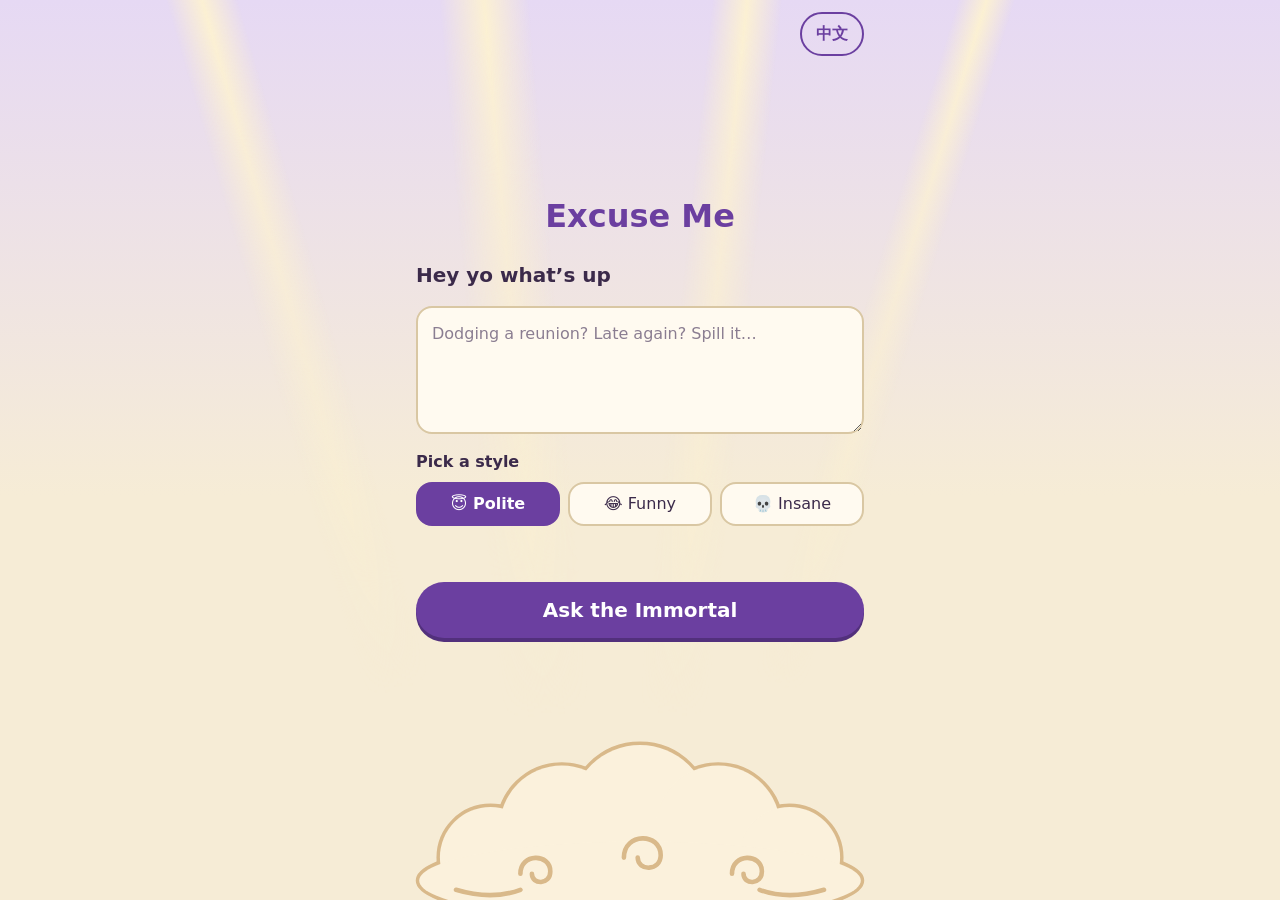
==== docs/index.html @ 3957f7a2 "Add placeholder immortal with appear/thinking sequence - Background scene: starlight beams, falling " ====
<!doctype html>
<html lang="zh-HK">
<head>
  <meta charset="utf-8">
  <meta name="viewport" content="width=device-width, initial-scale=1, viewport-fit=cover">
  <title>藉口生成器 / Excuse Me</title>
  <meta name="description" content="">
  <link rel="stylesheet" href="./css/styles.css">
  <script type="module" src="./js/main.js"></script>
</head>
<body data-state="loading">
  <!-- Background scene: starlight, floating cloud, koi, and the immortal hiding behind the cloud -->
  <div class="scene">
    <div class="rays" aria-hidden="true">
      <span class="ray"></span><span class="ray"></span><span class="ray"></span><span class="ray"></span>
      <span class="spark"></span><span class="spark"></span><span class="spark"></span>
      <span class="spark"></span><span class="spark"></span><span class="spark"></span>
    </div>
    <div class="cloud-group">
      <div id="immortal" class="immortal" role="img" data-i18n-aria-label="stage.immortalLabel"></div>
      <div class="puff" aria-hidden="true"><span></span><span></span><span></span></div>
      <img class="cloud" src="./assets/cloud.svg" alt="">
      <div class="koi-track" aria-hidden="true">
        <div class="koi-x"><div class="koi-y"><img class="koi" src="./assets/koi.svg" alt=""></div></div>
      </div>
      <div class="koi-track koi-track--second" aria-hidden="true">
        <div class="koi-x"><div class="koi-y"><img class="koi" src="./assets/koi.svg" alt=""></div></div>
      </div>
    </div>
  </div>

  <div class="app">
    <header class="topbar">
      <button id="lang-toggle" class="lang-toggle" type="button"
              data-i18n="lang.toggle" data-i18n-aria-label="lang.toggleLabel"></button>
    </header>

    <main class="home">
      <h1 class="app-title" data-i18n="app.title"></h1>

      <form id="ask-form" class="ask-form" novalidate>
        <label for="situation" class="prompt" data-i18n="home.prompt"></label>
        <div class="input-wrap">
          <textarea id="situation" name="situation" rows="4"
                    data-i18n-placeholder="home.placeholder"
                    aria-describedby="char-counter form-message"></textarea>
          <p id="char-counter" class="char-counter" aria-live="polite" hidden></p>
        </div>

        <fieldset class="styles">
          <legend class="styles-legend" data-i18n="home.styleLegend"></legend>
          <div class="style-options">
            <label class="style-option">
              <input type="radio" name="style" value="polite" checked>
              <span class="style-chip" data-i18n="style.polite"></span>
            </label>
            <label class="style-option">
              <input type="radio" name="style" value="funny">
              <span class="style-chip" data-i18n="style.funny"></span>
            </label>
            <label class="style-option">
              <input type="radio" name="style" value="ridiculous">
              <span class="style-chip" data-i18n="style.ridiculous"></span>
            </label>
          </div>
        </fieldset>

        <p id="form-message" class="form-message" role="status" aria-live="polite"></p>

        <button type="submit" class="ask-button" data-i18n="home.submit"></button>
      </form>
    </main>

    <section class="stage" aria-live="polite">
      <p class="thinking-bubble" data-i18n="stage.thinking"></p>

      <div class="result">
        <div id="result-card" class="result-card" tabindex="-1">
          <p class="result-label" data-i18n="stage.resultLabel"></p>
          <p class="result-text" data-i18n="sample.excuse"></p>
        </div>
        <button id="back-button" class="back-button" type="button" data-i18n="stage.back"></button>
      </div>

      <button id="skip-button" class="skip-button" type="button" data-i18n-aria-label="stage.skip">
        <svg viewBox="0 0 24 24" aria-hidden="true" focusable="false">
          <path d="M5 12h13M12 5l7 7-7 7" fill="none" stroke="currentColor" stroke-width="2.5" stroke-linecap="round" stroke-linejoin="round"/>
        </svg>
      </button>
    </section>
  </div>
</body>
</html>
---- docs/css/styles.css ----
/* ===== Design tokens ===== */
:root {
  --color-bg: #f6ecd6;
  --color-surface: #fffaf0;
  --color-ink: #3b2a4a;
  --color-ink-soft: #6e5f7a;
  --color-accent: #6b3fa0;
  --color-accent-dark: #52307c;
  --color-gold: #e8a33d;
  --color-border: #d9c7a3;
  --color-error: #b3261e;
  --color-info: #2e7d4f;

  --radius: 16px;
  --radius-pill: 999px;
  --tap: 44px;

  --color-sky: #e6d9f4;
  --color-light: rgba(255, 244, 205, 0.85);

  /* Scene size: the cloud scales with the screen, capped on desktop */
  --cloud-w: min(100vw, 460px);
  --cloud-h: calc(var(--cloud-w) * 0.4);

  --font: system-ui, -apple-system, "PingFang HK", "Microsoft JhengHei", "Noto Sans HK", sans-serif;
}

/* ===== Base ===== */
*,
*::before,
*::after {
  box-sizing: border-box;
}

html {
  -webkit-text-size-adjust: 100%;
}

body {
  margin: 0;
  min-height: 100vh;
  min-height: 100dvh;
  font-family: var(--font);
  font-size: 1rem;
  line-height: 1.5;
  background: var(--color-bg);
  color: var(--color-ink);
}

button,
input,
textarea {
  font: inherit;
  color: inherit;
}

/* ===== Layout: phone-width column, centered on larger screens ===== */
.app {
  max-width: 480px;
  min-height: 100vh;
  min-height: 100dvh;
  margin: 0 auto;
  padding:
    calc(12px + env(safe-area-inset-top))
    calc(16px + env(safe-area-inset-right))
    calc(24px + env(safe-area-inset-bottom))
    calc(16px + env(safe-area-inset-left));
  position: relative;
  z-index: 1;
  display: grid;
  grid-template-rows: auto 1fr;
  transition: opacity 0.2s ease;
}

/* Hide the UI until the locale has loaded, to avoid a flash of empty labels. */
body[data-state="loading"] .app {
  opacity: 0;
}

.topbar {
  display: flex;
  justify-content: flex-end;
}

.lang-toggle {
  min-width: var(--tap);
  min-height: var(--tap);
  padding: 0 14px;
  border: 2px solid var(--color-accent);
  border-radius: var(--radius-pill);
  background: transparent;
  color: var(--color-accent);
  font-weight: 700;
  cursor: pointer;
}

.lang-toggle:disabled {
  opacity: 0.5;
}

.home {
  grid-area: 2 / 1;
  display: flex;
  flex-direction: column;
  justify-content: center;
  gap: 20px;
  padding-bottom: calc(var(--cloud-h) * 0.55); /* keep the form above the cloud */
  transition: opacity 0.25s ease, visibility 0s linear 0s;
}

.app-title {
  margin: 0;
  font-size: 2rem;
  text-align: center;
  color: var(--color-accent);
}

/* ===== Form ===== */
.ask-form {
  display: flex;
  flex-direction: column;
  gap: 16px;
}

.prompt {
  font-size: 1.25rem;
  font-weight: 700;
}

.input-wrap {
  position: relative;
}

#situation {
  display: block;
  width: 100%;
  min-height: 120px;
  padding: 14px;
  font-size: 1rem; /* 16px minimum: prevents iOS zoom on focus */
  border: 2px solid var(--color-border);
  border-radius: var(--radius);
  background: var(--color-surface);
  resize: vertical;
}

#situation::placeholder {
  color: var(--color-ink-soft);
  opacity: 0.8;
}

#situation:focus-visible {
  outline: none;
  border-color: var(--color-accent);
}

body[data-state="invalid"] #situation {
  border-color: var(--color-error);
}

.char-counter {
  margin: 4px 4px 0;
  text-align: right;
  font-size: 0.875rem;
  color: var(--color-ink-soft);
}

.char-counter[data-near-limit="true"] {
  color: var(--color-error);
  font-weight: 700;
}

/* ===== Style selector ===== */
.styles {
  margin: 0;
  padding: 0;
  border: 0;
}

.styles-legend {
  padding: 0;
  margin-bottom: 8px;
  font-weight: 700;
}

.style-options {
  display: grid;
  grid-template-columns: repeat(3, 1fr);
  gap: 8px;
}

.style-option {
  position: relative;
}

/* Visually hidden but still keyboard- and screen-reader-accessible */
.style-option input {
  position: absolute;
  opacity: 0;
  width: 1px;
  height: 1px;
}

.style-chip {
  display: flex;
  align-items: center;
  justify-content: center;
  min-height: var(--tap);
  height: 100%;
  padding: 8px 6px;
  text-align: center;
  border: 2px solid var(--color-border);
  border-radius: var(--radius);
  background: var(--color-surface);
  cursor: pointer;
  transition: transform 0.15s ease, opacity 0.15s ease;
}

.style-option input:checked + .style-chip {
  border-color: var(--color-accent);
  background: var(--color-accent);
  color: #fff;
  font-weight: 700;
}

.style-option input:focus-visible + .style-chip {
  outline: 3px solid var(--color-gold);
  outline-offset: 2px;
}

.style-chip:active {
  transform: scale(0.96);
}

/* ===== Message & submit ===== */
.form-message {
  min-height: 1.5em;
  margin: 0;
  text-align: center;
  font-weight: 700;
}

.form-message[data-kind="error"] {
  color: var(--color-error);
}

.form-message[data-kind="info"] {
  color: var(--color-info);
}

.ask-button {
  min-height: 56px;
  padding: 0 24px;
  border: 0;
  border-radius: var(--radius-pill);
  background: var(--color-accent);
  color: #fff;
  font-size: 1.25rem;
  font-weight: 700;
  box-shadow: 0 4px 0 var(--color-accent-dark);
  cursor: pointer;
  transition: transform 0.1s ease;
}

.ask-button:active {
  transform: translateY(3px);
}

.ask-button:focus-visible,
.lang-toggle:focus-visible {
  outline: 3px solid var(--color-gold);
  outline-offset: 2px;
}

/* ===== Background scene ===== */
.scene {
  position: fixed;
  inset: 0;
  z-index: 0;
  overflow: hidden;
  pointer-events: none;
  background: linear-gradient(to bottom, var(--color-sky) 0%, var(--color-bg) 55%);
}

/* Starlight beams shining down onto the cloud */
.ray {
  position: absolute;
  top: -5%;
  width: 70px;
  height: 85vh;
  transform-origin: top center;
  background: linear-gradient(to right, transparent, var(--color-light), transparent);
  -webkit-mask-image: linear-gradient(to bottom, #000 10%, transparent 100%);
  mask-image: linear-gradient(to bottom, #000 10%, transparent 100%);
  animation: ray-glow 5s ease-in-out infinite alternate;
}

.ray:nth-child(1) { left: 12%; transform: rotate(-16deg); animation-delay: -1s; }
.ray:nth-child(2) { left: 34%; width: 90px; transform: rotate(-5deg); animation-delay: -3s; }
.ray:nth-child(3) { left: 56%; transform: rotate(6deg); animation-delay: -2s; }
.ray:nth-child(4) { left: 76%; width: 55px; transform: rotate(17deg); animation-delay: -4s; }

@keyframes ray-glow {
  from { opacity: 0.3; }
  to { opacity: 0.85; }
}

/* Twinkling stars drifting down */
.spark {
  position: absolute;
  top: 2%;
  width: 6px;
  height: 6px;
  border-radius: 50%;
  background: #fff;
  box-shadow: 0 0 8px 3px rgba(255, 226, 150, 0.9);
  opacity: 0;
  animation: spark-fall 6s linear infinite;
}

.spark:nth-of-type(1) { left: 18%; animation-delay: 0s; }
.spark:nth-of-type(2) { left: 32%; animation-delay: -2.2s; animation-duration: 7s; }
.spark:nth-of-type(3) { left: 47%; animation-delay: -4.1s; }
.spark:nth-of-type(4) { left: 60%; animation-delay: -1.3s; animation-duration: 5.5s; }
.spark:nth-of-type(5) { left: 72%; animation-delay: -3.4s; animation-duration: 6.5s; }
.spark:nth-of-type(6) { left: 85%; animation-delay: -5s; }

@keyframes spark-fall {
  0% { transform: translateY(0) scale(0.6); opacity: 0; }
  15% { opacity: 1; }
  80% { opacity: 0.7; }
  100% { transform: translateY(62vh) scale(1); opacity: 0; }
}

/* Cloud + everything sitting on it bobs gently together */
.cloud-group {
  position: absolute;
  left: 0;
  right: 0;
  bottom: calc(env(safe-area-inset-bottom) - var(--cloud-h) * 0.12);
  width: var(--cloud-w);
  height: var(--cloud-h);
  margin-inline: auto;
  animation: cloud-bob 4s ease-in-out infinite alternate;
}

@keyframes cloud-bob {
  from { transform: translateY(0); }
  to { transform: translateY(-10px); }
}

.cloud {
  position: absolute;
  inset: 0;
  z-index: 2;
  width: 100%;
  height: 100%;
}

/* Koi swimming in an ellipse around the cloud.
   x and y oscillate a quarter-cycle apart; depth switches the koi
   in front of the cloud (front half) and behind it (back half). */
.koi-track {
  --koi-delay: 0s;
  position: absolute;
  left: 50%;
  top: 58%;
  width: 0;
  height: 0;
  animation: koi-depth 20s linear infinite;
  animation-delay: var(--koi-delay);
}

.koi-track--second {
  --koi-delay: -10s;
}

.koi-x {
  animation: koi-x 10s ease-in-out infinite alternate;
  animation-delay: var(--koi-delay);
}

.koi-y {
  animation: koi-y 10s ease-in-out infinite alternate;
  animation-delay: calc(var(--koi-delay) - 5s);
}

.koi {
  display: block;
  width: 56px;
  margin: -14px 0 0 -28px;
  animation: koi-face 20s linear infinite;
  animation-delay: var(--koi-delay);
}

.koi-track--second .koi {
  width: 44px;
  margin: -11px 0 0 -22px;
}

@keyframes koi-x {
  from { transform: translateX(calc(var(--cloud-w) * -0.5)); }
  to { transform: translateX(calc(var(--cloud-w) * 0.5)); }
}

@keyframes koi-y {
  from { transform: translateY(calc(var(--cloud-h) * -0.45)); }
  to { transform: translateY(calc(var(--cloud-h) * 0.3)); }
}

@keyframes koi-face {
  0%, 49.9% { transform: scaleX(1); }
  50%, 100% { transform: scaleX(-1); }
}

@keyframes koi-depth {
  0%, 49.9% { z-index: 3; }
  50%, 100% { z-index: 0; }
}

/* ===== Immortal ===== */
.immortal {
  position: absolute;
  left: 0;
  right: 0;
  bottom: 40%;
  z-index: 1; /* behind the cloud */
  width: min(70vw, 300px, 40dvh);
  margin-inline: auto;
  aspect-ratio: 300 / 340;
  opacity: 0;
  transform: translateY(45%) scale(0.6);
  transition: transform 0.3s ease-in, opacity 0.2s ease;
}

.immortal svg {
  display: block;
  width: 100%;
  height: 100%;
  overflow: visible;
}

/* Every layer transforms around a point given in SVG (viewBox) units */
.immortal svg g {
  transform-box: view-box;
}

/* Pop out from behind the cloud after the home screen fades */
body:is([data-state="appearing"], [data-state="thinking"], [data-state="reacting"], [data-state="result"]) .immortal {
  opacity: 1;
  transform: translateY(0) scale(1);
  transition: transform 0.5s cubic-bezier(0.34, 1.56, 0.64, 1) 0.25s, opacity 0.15s ease 0.25s;
}

/* "Poof" puff at the moment he appears */
.puff {
  position: absolute;
  left: 50%;
  top: 22%;
  z-index: 2;
}

.puff span {
  position: absolute;
  width: 60px;
  height: 60px;
  margin: -30px 0 0 -30px;
  border-radius: 50%;
  background: #fffaf0;
  opacity: 0;
}

body[data-state="appearing"] .puff span {
  animation: puff 0.6s ease-out 0.25s both;
}

body[data-state="appearing"] .puff span:nth-child(1) { --puff-x: -70px; }
body[data-state="appearing"] .puff span:nth-child(2) { --puff-x: 0px; }
body[data-state="appearing"] .puff span:nth-child(3) { --puff-x: 70px; }

@keyframes puff {
  from { transform: translate(0, 0) scale(0.3); opacity: 0.95; }
  to { transform: translate(var(--puff-x), -30px) scale(1.6); opacity: 0; }
}

/* Idle blink */
#immortal #eyes {
  transform-origin: 150px 122px;
  animation: blink 4s infinite;
}

@keyframes blink {
  0%, 92%, 100% { transform: scaleY(1); }
  96% { transform: scaleY(0.1); }
}

#immortal #head,
#immortal #pupils,
#immortal #brows,
#immortal #beard {
  transition: transform 0.3s ease;
}

#immortal #head { transform-origin: 150px 190px; }
#immortal #beard { transform-origin: 150px 150px; }

/* Thinking: head tilts, eyes look up, beard sways */
body:is([data-state="thinking"], [data-state="reacting"]) #immortal #head {
  transform: rotate(-7deg);
}

body[data-state="thinking"] #immortal #pupils {
  transform: translate(4px, -5px);
}

body[data-state="thinking"] #immortal #beard {
  animation: beard-sway 0.9s ease-in-out infinite alternate;
}

@keyframes beard-sway {
  from { transform: rotate(-3deg); }
  to { transform: rotate(3deg); }
}

/* Reacting: brows lift and he hops — "got it!" */
body[data-state="reacting"] #immortal #brows {
  transform: translateY(-7px);
}

body[data-state="reacting"] #immortal svg {
  animation: hop 0.4s ease-out;
}

@keyframes hop {
  0%, 100% { transform: translateY(0); }
  40% { transform: translateY(-14px); }
}

/* ===== Home ↔ stage switching ===== */
body:is([data-state="appearing"], [data-state="thinking"], [data-state="reacting"], [data-state="result"]) .home {
  opacity: 0;
  visibility: hidden;
  transition: opacity 0.25s ease, visibility 0s linear 0.25s;
}

.stage {
  grid-area: 2 / 1;
  display: grid;
  align-content: start;
  justify-items: center;
  padding-top: 8px;
  visibility: hidden;
  pointer-events: none;
}

body:is([data-state="appearing"], [data-state="thinking"], [data-state="reacting"], [data-state="result"]) .stage {
  visibility: visible;
  pointer-events: auto;
}

/* Thinking bubble and result share the same top slot */
.thinking-bubble,
.result {
  grid-area: 1 / 1;
}

.thinking-bubble,
.result,
.skip-button {
  opacity: 0;
  visibility: hidden;
  transition: opacity 0.25s ease, transform 0.25s ease, visibility 0s linear 0.25s;
}

.thinking-bubble {
  position: relative;
  align-self: start;
  margin: 12px 0 0;
  padding: 10px 18px;
  border-radius: var(--radius);
  background: var(--color-surface);
  box-shadow: 0 3px 0 var(--color-border);
  font-weight: 700;
  transform: translateY(6px);
}

.thinking-bubble::after {
  content: "";
  position: absolute;
  left: 50%;
  bottom: -8px;
  width: 16px;
  height: 16px;
  margin-left: -8px;
  background: var(--color-surface);
  transform: rotate(45deg);
}

body:is([data-state="thinking"], [data-state="reacting"]) .thinking-bubble {
  opacity: 1;
  visibility: visible;
  transform: translateY(0);
  transition: opacity 0.25s ease, transform 0.25s ease, visibility 0s;
}

.result {
  width: 100%;
  display: flex;
  flex-direction: column;
  align-items: center;
  gap: 16px;
  transform: scale(0.95);
}

body[data-state="result"] .result {
  opacity: 1;
  visibility: visible;
  transform: none;
  transition: opacity 0.3s ease, transform 0.3s ease, visibility 0s;
}

.result-card {
  width: 100%;
  padding: 18px 20px;
  border: 3px solid var(--color-gold);
  border-radius: var(--radius);
  background: var(--color-surface);
  box-shadow: 0 4px 0 var(--color-border);
}

.result-card:focus {
  outline: none;
}

.result-label {
  margin: 0 0 6px;
  font-size: 0.875rem;
  color: var(--color-ink-soft);
}

.result-text {
  margin: 0;
  font-size: 1.25rem;
  font-weight: 700;
}

.back-button {
  min-height: var(--tap);
  padding: 0 20px;
  border: 2px solid var(--color-accent);
  border-radius: var(--radius-pill);
  background: var(--color-surface);
  color: var(--color-accent);
  font-weight: 700;
  cursor: pointer;
}

.back-button:focus-visible,
.skip-button:focus-visible {
  outline: 3px solid var(--color-gold);
  outline-offset: 2px;
}

/* Skip arrow, bottom-right, while the immortal performs */
.skip-button {
  position: fixed;
  right: calc(16px + env(safe-area-inset-right));
  bottom: calc(20px + env(safe-area-inset-bottom));
  z-index: 5;
  display: grid;
  place-items: center;
  width: 56px;
  height: 56px;
  padding: 0;
  border: 0;
  border-radius: 50%;
  background: var(--color-accent);
  color: #fff;
  box-shadow: 0 4px 0 var(--color-accent-dark);
  cursor: pointer;
}

.skip-button svg {
  width: 26px;
  height: 26px;
}

body:is([data-state="appearing"], [data-state="thinking"], [data-state="reacting"]) .skip-button {
  opacity: 1;
  visibility: visible;
  transition: opacity 0.25s ease, visibility 0s;
  animation: nudge 1s ease-in-out infinite alternate;
}

@keyframes nudge {
  from { transform: translateX(0); }
  to { transform: translateX(5px); }
}

/* ===== Reduced motion: simple fades, nothing drifts ===== */
@media (prefers-reduced-motion: reduce) {
  .ray,
  .spark,
  .cloud-group,
  .koi-track,
  .koi-x,
  .koi-y,
  .koi,
  .puff span,
  .skip-button,
  #immortal svg,
  #immortal #eyes,
  #immortal #beard {
    animation: none !important;
  }

  .spark { display: none; }
  .ray { opacity: 0.6; }
  .koi-track { z-index: 3; }
  .koi-x { transform: translateX(calc(var(--cloud-w) * 0.36)); }
  .koi-track--second .koi-x { transform: translateX(calc(var(--cloud-w) * -0.4)); }
  .koi-y { transform: translateY(calc(var(--cloud-h) * 0.15)); }

  .immortal,
  body:is([data-state="appearing"], [data-state="thinking"], [data-state="reacting"], [data-state="result"]) .immortal,
  #immortal g,
  .thinking-bubble,
  .result,
  .style-chip,
  .ask-button {
    transform: none !important;
  }

  .immortal,
  body:is([data-state="appearing"], [data-state="thinking"], [data-state="reacting"], [data-state="result"]) .immortal {
    transition: opacity 0.3s ease;
  }
}
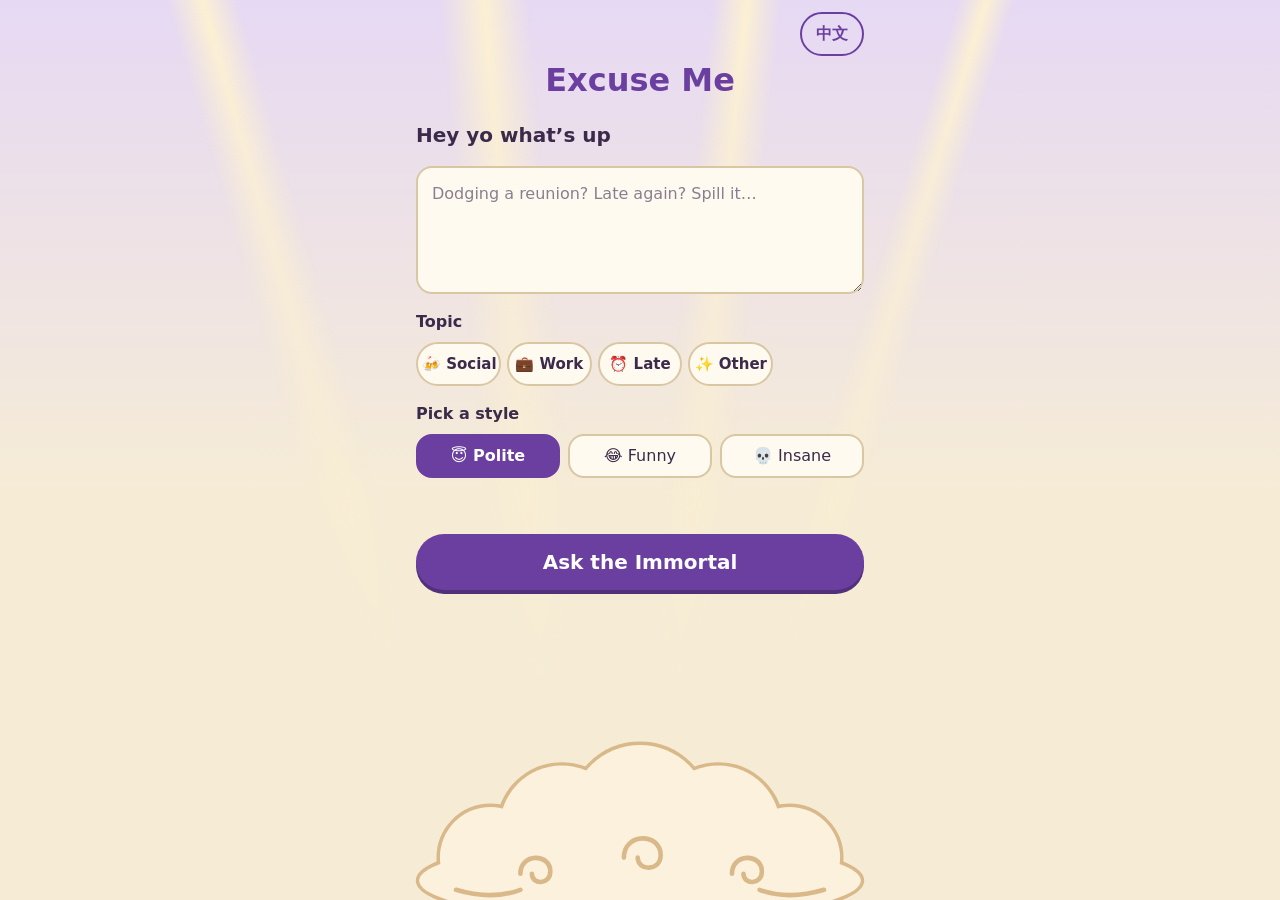
==== commit a6e53165: "Connect engine to the plaque, add topic buttons and peeking immortal (Phase 8) - Real excuses on the" ====
--- a/docs/index.html
+++ b/docs/index.html
@@ -20,10 +20,14 @@
       <div id="immortal" class="immortal" role="img" data-i18n-aria-label="stage.immortalLabel"></div>
       <div class="puff" aria-hidden="true"><span></span><span></span><span></span></div>
       <img class="cloud" src="./assets/cloud.svg" alt="">
+      <div class="thought" aria-hidden="true"><span id="thought-text" class="thought-text"></span></div>
       <div class="koi-track" aria-hidden="true">
         <div class="koi-x"><div class="koi-y"><img class="koi" src="./assets/koi.svg" alt=""></div></div>
       </div>
       <div class="koi-track koi-track--second" aria-hidden="true">
+        <div class="koi-x"><div class="koi-y"><img class="koi" src="./assets/koi.svg" alt=""></div></div>
+      </div>
+      <div class="koi-track koi-track--third" aria-hidden="true">
         <div class="koi-x"><div class="koi-y"><img class="koi" src="./assets/koi.svg" alt=""></div></div>
       </div>
     </div>
@@ -46,6 +50,11 @@
                     aria-describedby="char-counter form-message"></textarea>
           <p id="char-counter" class="char-counter" aria-live="polite" hidden></p>
         </div>
+
+        <fieldset id="topics" class="topics" hidden>
+          <legend class="styles-legend" data-i18n="home.topicLegend"></legend>
+          <div id="topic-options" class="topic-options"></div>
+        </fieldset>
 
         <fieldset class="styles">
           <legend class="styles-legend" data-i18n="home.styleLegend"></legend>
@@ -72,12 +81,24 @@
     </main>
 
     <section class="stage" aria-live="polite">
-      <p class="thinking-bubble" data-i18n="stage.thinking"></p>
+      <p id="thinking-bubble" class="thinking-bubble"></p>
 
       <div class="result">
-        <div id="result-card" class="result-card" tabindex="-1">
-          <p class="result-label" data-i18n="stage.resultLabel"></p>
-          <p class="result-text" data-i18n="sample.excuse"></p>
+        <div id="result-plaque" class="plaque" tabindex="-1" role="group" data-i18n-aria-label="stage.plaqueLabel">
+          <div class="plaque-inner">
+            <div class="plaque-face plaque-front">
+              <p id="plaque-label" class="plaque-label" data-i18n="stage.resultLabel"></p>
+              <p id="plaque-text" class="plaque-text"></p>
+            </div>
+            <div class="plaque-face plaque-back" aria-hidden="true">
+              <svg viewBox="0 0 72 72" focusable="false">
+                <circle cx="36" cy="36" r="31" fill="none" stroke="#f0c14b" stroke-width="4"/>
+                <circle cx="36" cy="36" r="24" fill="none" stroke="#f0c14b" stroke-width="1.5" opacity="0.6"/>
+                <path d="M20 42 C 20 30, 36 30, 36 40 C 36 47, 27 47, 27 41 M36 40 C 36 28, 54 28, 54 40 C 54 47, 45 47, 45 41"
+                      fill="none" stroke="#f0c14b" stroke-width="3.5" stroke-linecap="round"/>
+              </svg>
+            </div>
+          </div>
         </div>
         <button id="back-button" class="back-button" type="button" data-i18n="stage.back"></button>
       </div>
--- a/docs/css/styles.css
+++ b/docs/css/styles.css
@@ -102,8 +102,8 @@
   grid-area: 2 / 1;
   display: flex;
   flex-direction: column;
-  justify-content: center;
-  gap: 20px;
+  justify-content: flex-start; /* free space collects above the cloud for the peeking head */
+  gap: 16px;
   padding-bottom: calc(var(--cloud-h) * 0.55); /* keep the form above the cloud */
   transition: opacity 0.25s ease, visibility 0s linear 0s;
 }
@@ -343,6 +343,16 @@
   animation: cloud-bob 4s ease-in-out infinite alternate;
 }
 
+/* Home screen: sink the cloud (set by topics.js) so the immortal has room to peek.
+   `translate` stacks with the bobbing `transform`. */
+body[data-scene="home"] .cloud-group {
+  translate: 0 var(--cloud-sink, 0px);
+}
+
+.cloud-group {
+  transition: translate 0.5s ease;
+}
+
 @keyframes cloud-bob {
   from { transform: translateY(0); }
   to { transform: translateY(-10px); }
@@ -370,8 +380,13 @@
   animation-delay: var(--koi-delay);
 }
 
+/* Three koi spaced evenly around the 20s loop */
 .koi-track--second {
-  --koi-delay: -10s;
+  --koi-delay: -6.67s;
+}
+
+.koi-track--third {
+  --koi-delay: -13.33s;
 }
 
 .koi-x {
@@ -395,6 +410,11 @@
 .koi-track--second .koi {
   width: 44px;
   margin: -11px 0 0 -22px;
+}
+
+.koi-track--third .koi {
+  width: 50px;
+  margin: -12.5px 0 0 -25px;
 }
 
 @keyframes koi-x {
@@ -445,7 +465,7 @@
 }
 
 /* Pop out from behind the cloud after the home screen fades */
-body:is([data-state="appearing"], [data-state="thinking"], [data-state="reacting"], [data-state="result"]) .immortal {
+body[data-scene="stage"] .immortal {
   opacity: 1;
   transform: translateY(0) scale(1);
   transition: transform 0.5s cubic-bezier(0.34, 1.56, 0.64, 1) 0.25s, opacity 0.15s ease 0.25s;
@@ -535,8 +555,37 @@
   40% { transform: translateY(-14px); }
 }
 
+/* Reaching into the sleeve: the left arm swings up beside his head,
+   then a small plaque slides slowly up out of the cuff */
+#immortal #sleeve {
+  transform-origin: 96px 214px; /* shoulder */
+  transition: transform 0.4s ease;
+}
+
+body:is([data-state="reacting"], [data-state="retrieving"], [data-state="presenting"]) #immortal #sleeve {
+  transform: rotate(170deg);
+  transition: transform 0.45s cubic-bezier(0.34, 1.4, 0.64, 1);
+}
+
+#immortal #plaque {
+  opacity: 0;
+  transform: translateY(8px) scale(0.7);
+  transform-origin: 41px 143px;
+  transition: transform 0.7s cubic-bezier(0.25, 0.8, 0.3, 1), opacity 0.25s ease;
+}
+
+body[data-state="retrieving"] #immortal #plaque {
+  opacity: 1;
+  transform: translateY(-48px);
+}
+
+/* Hand-off: the page-level plaque takes over, so the small one vanishes at once */
+body:is([data-state="presenting"], [data-state="revealing"], [data-state="result"]) #immortal #plaque {
+  transition: none;
+}
+
 /* ===== Home ↔ stage switching ===== */
-body:is([data-state="appearing"], [data-state="thinking"], [data-state="reacting"], [data-state="result"]) .home {
+body[data-scene="stage"] .home {
   opacity: 0;
   visibility: hidden;
   transition: opacity 0.25s ease, visibility 0s linear 0.25s;
@@ -552,7 +601,7 @@
   pointer-events: none;
 }
 
-body:is([data-state="appearing"], [data-state="thinking"], [data-state="reacting"], [data-state="result"]) .stage {
+body[data-scene="stage"] .stage {
   visibility: visible;
   pointer-events: auto;
 }
@@ -607,40 +656,155 @@
   display: flex;
   flex-direction: column;
   align-items: center;
-  gap: 16px;
-  transform: scale(0.95);
-}
-
-body[data-state="result"] .result {
+  gap: 20px;
+  padding-top: 8px;
+}
+
+/* The plaque appears instantly at the sleeve (JS flies it to here), so no fade */
+body:is([data-state="presenting"], [data-state="revealing"], [data-state="result"]) .result {
   opacity: 1;
   visibility: visible;
-  transform: none;
-  transition: opacity 0.3s ease, transform 0.3s ease, visibility 0s;
-}
-
-.result-card {
+  transition: none;
+}
+
+/* ===== Plaque ===== */
+.plaque {
+  --wood-dark: #7a4a22;
+  --wood: #b77a3f;
+  --wood-light: #e8c690;
+  --engrave: #5a3417;
+  position: relative;
   width: 100%;
-  padding: 18px 20px;
-  border: 3px solid var(--color-gold);
-  border-radius: var(--radius);
-  background: var(--color-surface);
-  box-shadow: 0 4px 0 var(--color-border);
-}
-
-.result-card:focus {
+  perspective: 900px;
+}
+
+.plaque:focus {
   outline: none;
 }
 
-.result-label {
-  margin: 0 0 6px;
+.plaque-inner {
+  position: relative;
+  transform-style: preserve-3d;
+  /* Front faces the user by default; stage states before the flip turn it around */
+}
+
+body:is([data-state="appearing"], [data-state="thinking"], [data-state="reacting"], [data-state="retrieving"], [data-state="presenting"]) .plaque-inner {
+  transform: rotateY(180deg);
+}
+
+/* The horizontal flip */
+body[data-state="revealing"] .plaque-inner {
+  transform: rotateY(0deg);
+  transition: transform 0.5s cubic-bezier(0.45, 0, 0.2, 1);
+}
+
+.plaque-face {
+  border: 6px solid var(--wood-dark);
+  border-radius: 14px;
+  box-shadow:
+    inset 0 0 0 3px var(--color-gold),
+    0 6px 0 #5b3517,
+    0 10px 24px rgba(59, 42, 74, 0.25);
+  -webkit-backface-visibility: hidden;
+  backface-visibility: hidden;
+}
+
+/* Front: light wood with engraved text. It sets the plaque's size. */
+.plaque-front {
+  position: relative;
+  min-height: 150px;
+  padding: 18px 22px 22px;
+  text-align: center;
+  background:
+    repeating-linear-gradient(
+      100deg,
+      rgba(122, 74, 34, 0.07) 0 2px,
+      transparent 2px 11px
+    ),
+    linear-gradient(to bottom, var(--wood-light), #dcb57c);
+}
+
+/* Back: darker wood with a cloud medallion, no text */
+.plaque-back {
+  position: absolute;
+  inset: 0;
+  display: grid;
+  place-items: center;
+  transform: rotateY(180deg);
+  background:
+    repeating-linear-gradient(
+      100deg,
+      rgba(0, 0, 0, 0.08) 0 2px,
+      transparent 2px 12px
+    ),
+    linear-gradient(to bottom, var(--wood), #9a6331);
+}
+
+.plaque-back svg {
+  width: 72px;
+  height: 72px;
+}
+
+.plaque-label {
+  margin: 0 0 10px;
   font-size: 0.875rem;
-  color: var(--color-ink-soft);
-}
-
-.result-text {
+  font-weight: 700;
+  color: var(--wood-dark);
+}
+
+/* Engraved look: dark text, light edge below, shadow edge above */
+.plaque-text {
   margin: 0;
-  font-size: 1.25rem;
+  font-family: "Kaiti TC", "STKaiti", "BiauKai", "DFKai-SB", "KaiTi", var(--font);
+  font-size: 1.5rem;
   font-weight: 700;
+  line-height: 1.45;
+  color: var(--engrave);
+  text-shadow:
+    0 1px 0 rgba(255, 244, 220, 0.8),
+    0 -1px 0 rgba(60, 30, 10, 0.35);
+  overflow-wrap: anywhere;
+}
+
+.plaque-text:lang(en) {
+  font-family: Georgia, "Times New Roman", serif;
+}
+
+/* Longer excuses: shrink the text a little, then the plaque grows taller */
+.plaque-text[data-size="medium"] { font-size: 1.25rem; }
+.plaque-text[data-size="long"] { font-size: 1.1rem; }
+
+/* Golden glow once the excuse is revealed */
+.plaque::after {
+  content: "";
+  position: absolute;
+  inset: -10px;
+  border-radius: 22px;
+  box-shadow: 0 0 28px 8px rgba(240, 193, 75, 0.75);
+  opacity: 0;
+  pointer-events: none;
+}
+
+body[data-state="result"] .plaque::after {
+  animation: plaque-glow 1.2s ease-out forwards;
+}
+
+@keyframes plaque-glow {
+  0% { opacity: 0; transform: scale(0.96); }
+  30% { opacity: 1; transform: scale(1.02); }
+  100% { opacity: 0.35; transform: scale(1); }
+}
+
+.back-button {
+  opacity: 0;
+  visibility: hidden;
+  transition: opacity 0.25s ease, visibility 0s linear 0.25s;
+}
+
+body[data-state="result"] .back-button {
+  opacity: 1;
+  visibility: visible;
+  transition: opacity 0.3s ease 0.2s, visibility 0s;
 }
 
 .back-button {
@@ -684,7 +848,7 @@
   height: 26px;
 }
 
-body:is([data-state="appearing"], [data-state="thinking"], [data-state="reacting"]) .skip-button {
+body[data-scene="stage"]:not([data-state="result"]) .skip-button {
   opacity: 1;
   visibility: visible;
   transition: opacity 0.25s ease, visibility 0s;
@@ -694,6 +858,237 @@
 @keyframes nudge {
   from { transform: translateX(0); }
   to { transform: translateX(5px); }
+}
+
+/* ===== Topic buttons ===== */
+.topics {
+  margin: 0;
+  padding: 0;
+  border: 0;
+}
+
+/* Equal-width grid: 4 per row on phones, wraps as more topics are added */
+.topic-options {
+  display: grid;
+  grid-template-columns: repeat(auto-fill, minmax(72px, 1fr));
+  gap: 6px;
+}
+
+.topic-chip {
+  min-height: var(--tap);
+  padding: 6px 4px;
+  font-size: 0.9375rem;
+  white-space: nowrap;
+  border: 2px solid var(--color-border);
+  border-radius: var(--radius-pill);
+  background: var(--color-surface);
+  font-weight: 600;
+  cursor: pointer;
+  transition: transform 0.15s ease;
+}
+
+/* Dashed = the immortal's guess; filled = the user's pick */
+.topic-chip[data-state="suggested"] {
+  border-style: dashed;
+  border-color: var(--color-accent);
+  color: var(--color-accent);
+}
+
+.topic-chip[data-state="picked"] {
+  border-color: var(--color-accent);
+  background: var(--color-accent);
+  color: #fff;
+}
+
+.topic-chip:active {
+  transform: scale(0.96);
+}
+
+.topic-chip:focus-visible {
+  outline: 3px solid var(--color-gold);
+  outline-offset: 2px;
+}
+
+/* Shorter screens (most phones, laptops): tighten the home screen so the Ask button
+   stays on screen and the immortal has room to peek over the cloud */
+@media (max-height: 800px) {
+  .home,
+  .ask-form {
+    gap: 10px;
+  }
+
+  .app-title {
+    font-size: 1.6rem;
+  }
+
+  #situation {
+    min-height: 84px;
+  }
+}
+
+/* ===== Home-screen peek: head over the cloud + thought bubble ===== */
+/* Just the top of his head and his eyes over the cloud edge */
+body[data-scene="home"][data-peek="on"] .immortal {
+  opacity: 1;
+  transform: translateY(38%);
+  transition: transform 0.45s cubic-bezier(0.34, 1.4, 0.64, 1), opacity 0.2s ease;
+}
+
+/* No staff (or the hand holding it) while peeking; they appear with the full pop-up */
+#immortal #staff,
+#immortal #arm {
+  transition: opacity 0.2s ease;
+}
+
+body[data-scene="home"] #immortal #staff,
+body[data-scene="home"] #immortal #arm {
+  opacity: 0;
+}
+
+.thought {
+  position: absolute;
+  left: calc(50% + 48px);
+  bottom: 90%; /* beside his head, just over the cloud's edge */
+  z-index: 3;
+  padding: 8px 14px;
+  border: 2px solid var(--color-border);
+  border-radius: 20px;
+  background: var(--color-surface);
+  font-weight: 700;
+  white-space: nowrap;
+  opacity: 0;
+  transform: translateY(10px) scale(0.8);
+  transform-origin: bottom left;
+  transition: opacity 0.2s ease, transform 0.25s ease;
+  pointer-events: none;
+}
+
+/* Little bubbles trailing down towards his head */
+.thought::before,
+.thought::after {
+  content: "";
+  position: absolute;
+  border: 2px solid var(--color-border);
+  border-radius: 50%;
+  background: var(--color-surface);
+}
+
+.thought::before {
+  left: -6px;
+  bottom: -10px;
+  width: 12px;
+  height: 12px;
+}
+
+.thought::after {
+  left: -16px;
+  bottom: -20px;
+  width: 7px;
+  height: 7px;
+}
+
+body[data-scene="home"][data-peek="on"] .thought {
+  opacity: 1;
+  transform: none;
+  transition: opacity 0.25s ease 0.3s, transform 0.3s cubic-bezier(0.34, 1.4, 0.64, 1) 0.3s;
+}
+
+/* ===== Serious & calm results ===== */
+/* serious = safety refusal (show plays, no glow); calm = crisis / victim (no show) */
+body:not([data-tone="normal"]) .plaque::after {
+  animation: none;
+  opacity: 0;
+}
+
+body:not([data-tone="normal"]) .plaque-text {
+  font-family: var(--font);
+  font-size: 1.1rem;
+  font-weight: 600;
+  text-shadow: none;
+}
+
+/* Refusal: grey stone instead of wood, red warning label */
+body[data-tone="serious"] .plaque {
+  --wood-dark: #5f5a55;
+  --engrave: #3a3633;
+}
+
+body[data-tone="serious"] .plaque-face {
+  box-shadow:
+    inset 0 0 0 3px #a9a39b,
+    0 6px 0 #4a4642,
+    0 10px 24px rgba(59, 42, 74, 0.25);
+}
+
+body[data-tone="serious"] .plaque-front {
+  background: linear-gradient(to bottom, #e3e0da, #c9c4bc);
+}
+
+body[data-tone="serious"] .plaque-back {
+  background: linear-gradient(to bottom, #9b968f, #7d7871);
+}
+
+body[data-tone="serious"] .plaque-back svg,
+body[data-tone="serious"] #immortal #plaque {
+  filter: grayscale(1);
+}
+
+body[data-tone="serious"] .plaque-label {
+  color: var(--color-error);
+  font-size: 1rem;
+}
+
+/* He shakes his head "no" (left–right) instead of hopping with raised brows.
+   The eyes swing a little further than the head, so it reads as turning. */
+body[data-tone="serious"][data-state="reacting"] #immortal svg {
+  animation: none;
+}
+
+body[data-tone="serious"][data-state="reacting"] #immortal #brows {
+  transform: none;
+}
+
+body[data-tone="serious"][data-state="reacting"] #immortal #head {
+  animation: head-no 0.7s ease-in-out;
+}
+
+body[data-tone="serious"][data-state="reacting"] #immortal #pupils {
+  animation: eyes-no 0.7s ease-in-out;
+}
+
+@keyframes head-no {
+  0%, 100% { transform: translateX(0); }
+  15% { transform: translateX(-7px); }
+  40% { transform: translateX(7px); }
+  65% { transform: translateX(-6px); }
+  85% { transform: translateX(4px); }
+}
+
+@keyframes eyes-no {
+  0%, 100% { transform: translateX(0); }
+  15% { transform: translateX(-4px); }
+  40% { transform: translateX(4px); }
+  65% { transform: translateX(-3px); }
+  85% { transform: translateX(2px); }
+}
+
+body[data-scene="stage"][data-tone="calm"] .immortal {
+  opacity: 0;
+  transform: translateY(45%) scale(0.6);
+}
+
+body[data-tone="calm"][data-state="result"] .result {
+  transition: opacity 0.4s ease, visibility 0s;
+}
+
+/* Tap-to-call numbers: bigger hit area without changing the line height */
+.plaque-text a {
+  display: inline-block;
+  padding: 8px 4px;
+  margin: -8px 0;
+  color: var(--color-accent);
+  font-weight: 800;
+  text-decoration: underline;
 }
 
 /* ===== Reduced motion: simple fades, nothing drifts ===== */
@@ -701,6 +1096,8 @@
   .ray,
   .spark,
   .cloud-group,
+  #immortal #head,
+  #immortal #pupils,
   .koi-track,
   .koi-x,
   .koi-y,
@@ -718,10 +1115,11 @@
   .koi-track { z-index: 3; }
   .koi-x { transform: translateX(calc(var(--cloud-w) * 0.36)); }
   .koi-track--second .koi-x { transform: translateX(calc(var(--cloud-w) * -0.4)); }
+  .koi-track--third .koi-x { transform: translateX(calc(var(--cloud-w) * -0.05)); }
   .koi-y { transform: translateY(calc(var(--cloud-h) * 0.15)); }
 
   .immortal,
-  body:is([data-state="appearing"], [data-state="thinking"], [data-state="reacting"], [data-state="result"]) .immortal,
+  body[data-scene="stage"] .immortal,
   #immortal g,
   .thinking-bubble,
   .result,
@@ -731,7 +1129,15 @@
   }
 
   .immortal,
-  body:is([data-state="appearing"], [data-state="thinking"], [data-state="reacting"], [data-state="result"]) .immortal {
+  body[data-scene="stage"] .immortal {
     transition: opacity 0.3s ease;
   }
-}
+
+  /* No peeking head or thought bubble */
+  .thought { display: none; }
+
+  /* No flight or flip: the finished plaque simply fades in */
+  body[data-state="result"] .result {
+    transition: opacity 0.4s ease, visibility 0s;
+  }
+}
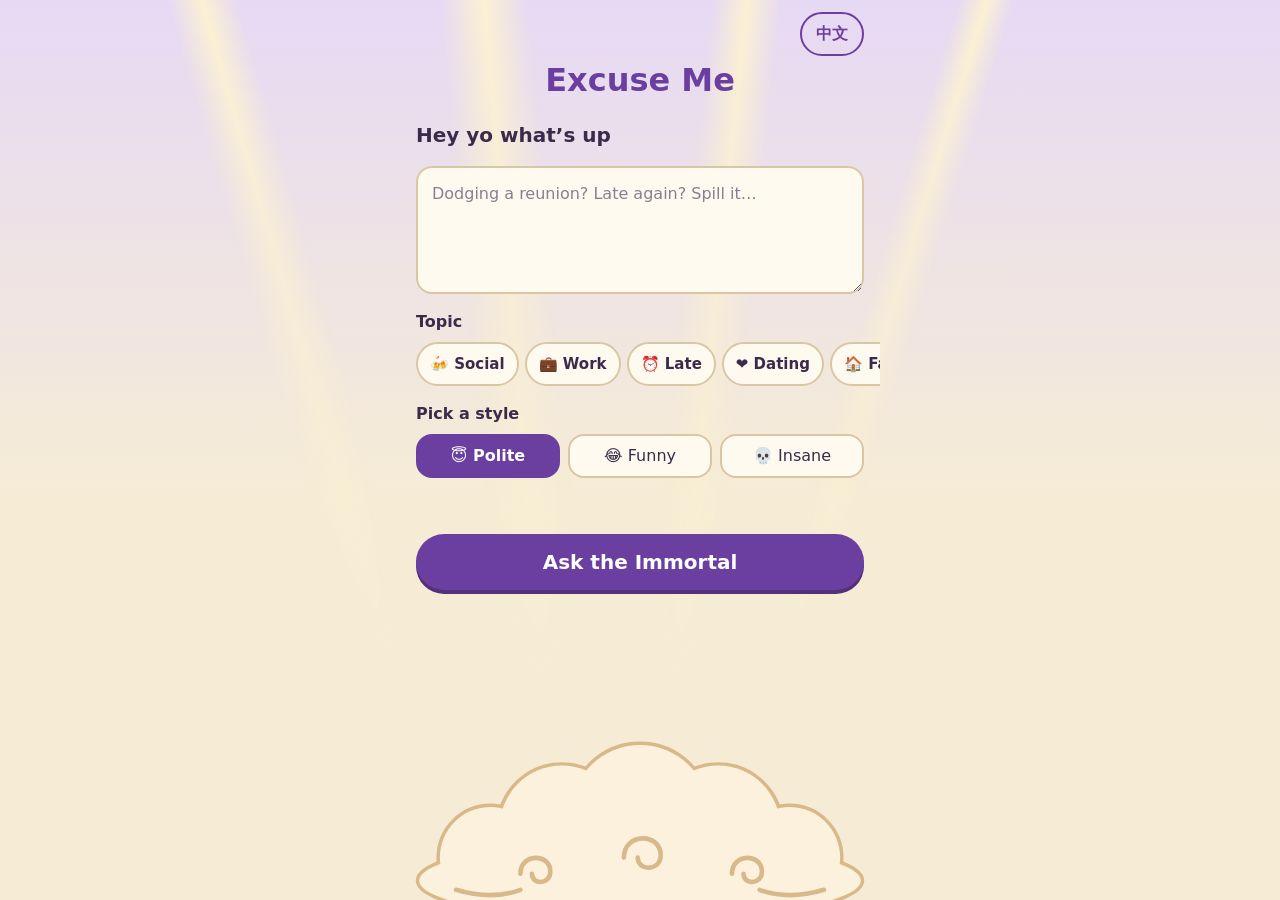
==== commit f458bb8b: "Add Copy, Another and Share actions (Phase 9) - Copy with clipboard fallback and toast - Generate An" ====
--- a/docs/index.html
+++ b/docs/index.html
@@ -21,6 +21,7 @@
       <div class="puff" aria-hidden="true"><span></span><span></span><span></span></div>
       <img class="cloud" src="./assets/cloud.svg" alt="">
       <div class="thought" aria-hidden="true"><span id="thought-text" class="thought-text"></span></div>
+      <div class="say-bubble" role="status" aria-live="polite"><span id="say-text"></span></div>
       <div class="koi-track" aria-hidden="true">
         <div class="koi-x"><div class="koi-y"><img class="koi" src="./assets/koi.svg" alt=""></div></div>
       </div>
@@ -100,8 +101,15 @@
             </div>
           </div>
         </div>
+        <div class="result-actions">
+          <button id="copy-button" class="action-button" type="button" data-i18n="actions.copy"></button>
+          <button id="another-button" class="action-button" type="button" data-i18n="actions.another"></button>
+          <button id="share-button" class="action-button" type="button" data-i18n="actions.share"></button>
+        </div>
         <button id="back-button" class="back-button" type="button" data-i18n="stage.back"></button>
       </div>
+
+      <p id="toast" class="toast" role="status" aria-live="polite"></p>
 
       <button id="skip-button" class="skip-button" type="button" data-i18n-aria-label="stage.skip">
         <svg viewBox="0 0 24 24" aria-hidden="true" focusable="false">
--- a/docs/css/styles.css
+++ b/docs/css/styles.css
@@ -661,7 +661,7 @@
 }
 
 /* The plaque appears instantly at the sleeve (JS flies it to here), so no fade */
-body:is([data-state="presenting"], [data-state="revealing"], [data-state="result"]) .result {
+body:is([data-state="presenting"], [data-state="revealing"], [data-state="result"], [data-state="regenerating"]) .result {
   opacity: 1;
   visibility: visible;
   transition: none;
@@ -690,6 +690,12 @@
 
 body:is([data-state="appearing"], [data-state="thinking"], [data-state="reacting"], [data-state="retrieving"], [data-state="presenting"]) .plaque-inner {
   transform: rotateY(180deg);
+}
+
+/* Generate Another: flip back to the plain back face first */
+body[data-state="regenerating"] .plaque-inner {
+  transform: rotateY(180deg);
+  transition: transform 0.35s cubic-bezier(0.55, 0, 0.8, 0.4);
 }
 
 /* The horizontal flip */
@@ -848,7 +854,7 @@
   height: 26px;
 }
 
-body[data-scene="stage"]:not([data-state="result"]) .skip-button {
+body[data-scene="stage"]:not([data-state="result"]):not([data-state="regenerating"]) .skip-button {
   opacity: 1;
   visibility: visible;
   transition: opacity 0.25s ease, visibility 0s;
@@ -858,6 +864,110 @@
 @keyframes nudge {
   from { transform: translateX(0); }
   to { transform: translateX(5px); }
+}
+
+/* ===== Result actions: Copy / Another / Share ===== */
+.result-actions {
+  display: grid;
+  grid-template-columns: repeat(3, 1fr);
+  gap: 8px;
+  width: 100%;
+  opacity: 0;
+  transition: opacity 0.3s ease;
+}
+
+body[data-state="result"] .result-actions {
+  opacity: 1;
+  transition: opacity 0.3s ease 0.15s;
+}
+
+/* Busy flipping to another excuse: keep the buttons visible but inactive */
+body[data-state="regenerating"] .result-actions,
+body[data-state="revealing"] .result-actions {
+  opacity: 0.5;
+  pointer-events: none;
+}
+
+/* Refusals and crisis/victim messages: no copy, regenerate or share (only "back") */
+body:not([data-tone="normal"]) .result-actions {
+  display: none;
+}
+
+.action-button {
+  min-height: var(--tap);
+  padding: 8px 4px;
+  border: 2px solid var(--color-accent);
+  border-radius: var(--radius);
+  background: var(--color-accent);
+  color: #fff;
+  font-size: 0.9375rem;
+  font-weight: 700;
+  white-space: nowrap;
+  cursor: pointer;
+  transition: transform 0.1s ease;
+}
+
+.action-button:active {
+  transform: translateY(2px);
+}
+
+.action-button:focus-visible {
+  outline: 3px solid var(--color-gold);
+  outline-offset: 2px;
+}
+
+.action-button[aria-busy="true"] {
+  opacity: 0.6;
+  pointer-events: none;
+}
+
+/* ===== Toast (e.g. 「仙旨已抄錄。」) ===== */
+.toast {
+  position: fixed;
+  left: 50%;
+  bottom: calc(24px + env(safe-area-inset-bottom));
+  z-index: 10;
+  max-width: min(90vw, 420px);
+  margin: 0;
+  padding: 10px 18px;
+  border-radius: var(--radius-pill);
+  background: var(--color-ink);
+  color: #fff;
+  font-weight: 700;
+  text-align: center;
+  opacity: 0;
+  transform: translate(-50%, 12px);
+  transition: opacity 0.2s ease, transform 0.2s ease;
+  pointer-events: none;
+}
+
+.toast[data-show="true"] {
+  opacity: 1;
+  transform: translate(-50%, 0);
+}
+
+/* ===== Speech bubble on the stage (e.g. "out of ideas") ===== */
+.say-bubble {
+  position: absolute;
+  left: calc(50% + 30px);
+  bottom: calc(40% + min(70vw, 300px, 40dvh) * 0.9);
+  z-index: 4;
+  max-width: min(calc(50% - 46px), 260px); /* keeps a 16px gap from the screen edge */
+  padding: 10px 16px;
+  border: 2px solid var(--color-border);
+  border-radius: 20px 20px 20px 4px;
+  background: var(--color-surface);
+  font-weight: 700;
+  opacity: 0;
+  transform: translateY(8px) scale(0.9);
+  transform-origin: bottom left;
+  transition: opacity 0.2s ease, transform 0.25s ease;
+  pointer-events: none;
+}
+
+body[data-scene="stage"][data-say="on"] .say-bubble {
+  opacity: 1;
+  transform: none;
 }
 
 /* ===== Topic buttons ===== */
@@ -865,18 +975,43 @@
   margin: 0;
   padding: 0;
   border: 0;
-}
-
-/* Equal-width grid: 4 per row on phones, wraps as more topics are added */
+  min-width: 0; /* fieldsets otherwise grow to fit the whole row instead of scrolling it */
+}
+
+.home,
+.ask-form {
+  min-width: 0;
+}
+
+/* One row that swipes sideways; it runs to the screen edge so the next button
+   peeks in, hinting that there's more to swipe */
 .topic-options {
-  display: grid;
-  grid-template-columns: repeat(auto-fill, minmax(72px, 1fr));
+  display: flex;
   gap: 6px;
+  overflow-x: auto;
+  overscroll-behavior-x: contain;
+  scroll-snap-type: x proximity;
+  scrollbar-width: none;
+  margin-right: calc(-16px - env(safe-area-inset-right));
+  padding-right: calc(16px + env(safe-area-inset-right));
+}
+
+.topic-options::-webkit-scrollbar {
+  display: none;
+}
+
+/* While dragging with a mouse: no snapping back, no text selection */
+.topic-options[data-dragging] {
+  scroll-snap-type: none;
+  user-select: none;
+  cursor: grabbing;
 }
 
 .topic-chip {
+  flex: 0 0 auto;
+  scroll-snap-align: start;
   min-height: var(--tap);
-  padding: 6px 4px;
+  padding: 6px 12px;
   font-size: 0.9375rem;
   white-space: nowrap;
   border: 2px solid var(--color-border);
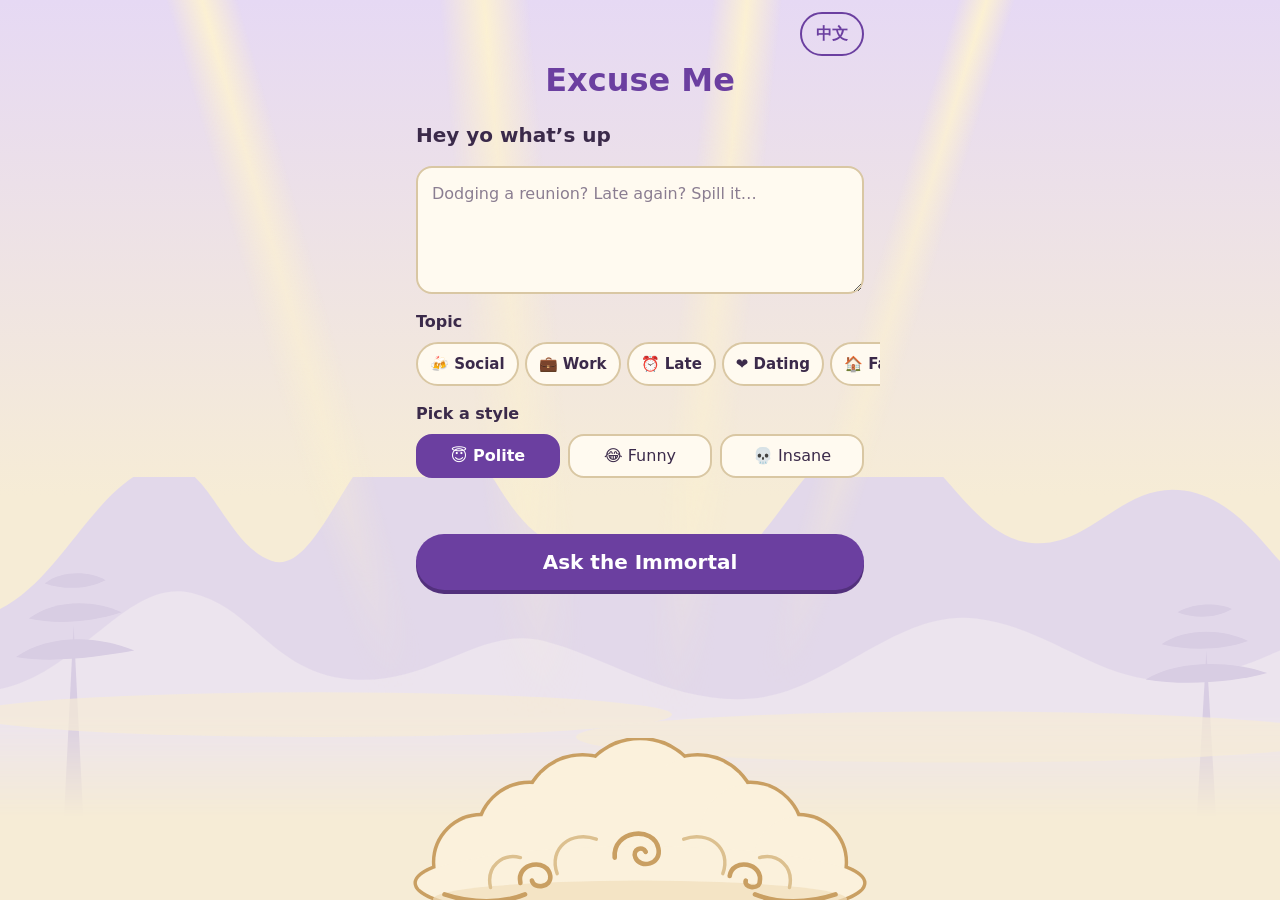
==== commit 021c4d90: "Add final visual assets (Phase 11) - Redrawn layered immortal with expressions (laughing, thinking, " ====
--- a/docs/index.html
+++ b/docs/index.html
@@ -4,7 +4,30 @@
   <meta charset="utf-8">
   <meta name="viewport" content="width=device-width, initial-scale=1, viewport-fit=cover">
   <title>藉口生成器 / Excuse Me</title>
-  <meta name="description" content="">
+  <!-- Link-preview crawlers don't run JavaScript, so these are written here in both languages
+       instead of coming from the locale files (main.js still localizes the title/description). -->
+  <meta name="description" content="講個情況，揀個風格，大仙即刻賜你一個藉口。Tell the immortal your situation and get a ready-made excuse.">
+  <meta property="og:type" content="website">
+  <meta property="og:url" content="https://excuseme852.github.io/">
+  <meta property="og:title" content="藉口生成器 Excuse Me">
+  <meta property="og:description" content="快啲入嚟問喇，大仙好靈架 · Ask the immortal for the perfect excuse.">
+  <meta property="og:image" content="https://excuseme852.github.io/assets/og-image.png">
+  <meta property="og:image:width" content="1200">
+  <meta property="og:image:height" content="630">
+  <meta property="og:image:alt" content="卡通大仙坐喺祥雲上面，旁邊有塊木牌 / A cartoon immortal on a cloud beside a wooden plaque">
+  <meta name="twitter:card" content="summary_large_image">
+
+  <!-- Icons and Add to Home Screen -->
+  <link rel="icon" href="./assets/favicon.svg" type="image/svg+xml">
+  <link rel="icon" href="./assets/favicon-32.png" sizes="32x32" type="image/png">
+  <link rel="apple-touch-icon" href="./assets/apple-touch-icon.png">
+  <link rel="manifest" href="./manifest.webmanifest">
+  <meta name="theme-color" content="#6b3fa0">
+  <!-- Plaque font (LXGW WenKai TC). Google serves only the character slices a page uses;
+       no user text is sent. Falls back to system Kaiti / sans if it can't load. -->
+  <link rel="preconnect" href="https://fonts.googleapis.com">
+  <link rel="preconnect" href="https://fonts.gstatic.com" crossorigin>
+  <link rel="stylesheet" href="https://fonts.googleapis.com/css2?family=LXGW+WenKai+TC:wght@400;700&display=swap">
   <link rel="stylesheet" href="./css/styles.css">
   <script type="module" src="./js/main.js"></script>
 </head>
@@ -22,6 +45,7 @@
       <img class="cloud" src="./assets/cloud.svg" alt="">
       <div class="thought" aria-hidden="true"><span id="thought-text" class="thought-text"></span></div>
       <div class="say-bubble" role="status" aria-live="polite"><span id="say-text"></span></div>
+      <p id="thinking-bubble" class="thinking-bubble"></p>
       <div class="koi-track" aria-hidden="true">
         <div class="koi-x"><div class="koi-y"><img class="koi" src="./assets/koi.svg" alt=""></div></div>
       </div>
@@ -33,6 +57,9 @@
       </div>
     </div>
   </div>
+
+  <!-- Only shown if no language file could load, so it can't come from a locale file -->
+  <p id="boot-error" class="boot-error" role="alert" hidden>載入失敗，請重新整理。<br>Couldn't load. Please refresh.</p>
 
   <div class="app">
     <header class="topbar">
@@ -82,7 +109,6 @@
     </main>
 
     <section class="stage" aria-live="polite">
-      <p id="thinking-bubble" class="thinking-bubble"></p>
 
       <div class="result">
         <div id="result-plaque" class="plaque" tabindex="-1" role="group" data-i18n-aria-label="stage.plaqueLabel">
@@ -92,11 +118,18 @@
               <p id="plaque-text" class="plaque-text"></p>
             </div>
             <div class="plaque-face plaque-back" aria-hidden="true">
+              <!-- Chinese knot medallion -->
               <svg viewBox="0 0 72 72" focusable="false">
-                <circle cx="36" cy="36" r="31" fill="none" stroke="#f0c14b" stroke-width="4"/>
-                <circle cx="36" cy="36" r="24" fill="none" stroke="#f0c14b" stroke-width="1.5" opacity="0.6"/>
-                <path d="M20 42 C 20 30, 36 30, 36 40 C 36 47, 27 47, 27 41 M36 40 C 36 28, 54 28, 54 40 C 54 47, 45 47, 45 41"
-                      fill="none" stroke="#f0c14b" stroke-width="3.5" stroke-linecap="round"/>
+                <circle cx="36" cy="36" r="32" fill="none" stroke="#f0c14b" stroke-width="3"/>
+                <circle cx="36" cy="36" r="27" fill="none" stroke="#f0c14b" stroke-width="1.2" opacity="0.6"/>
+                <g fill="none" stroke="#f0c14b" stroke-width="3" stroke-linejoin="round" stroke-linecap="round">
+                  <path d="M36 18 L 54 36 L 36 54 L 18 36 Z"/>
+                  <path d="M27 27 L 45 45 M45 27 L 27 45 M31.5 22.5 L 49.5 40.5 M40.5 22.5 L 22.5 40.5 M22.5 31.5 L 40.5 49.5 M49.5 31.5 L 31.5 49.5"/>
+                  <circle cx="36" cy="14" r="4"/>
+                  <circle cx="58" cy="36" r="4"/>
+                  <circle cx="36" cy="58" r="4"/>
+                  <circle cx="14" cy="36" r="4"/>
+                </g>
               </svg>
             </div>
           </div>
@@ -106,7 +139,16 @@
           <button id="another-button" class="action-button" type="button" data-i18n="actions.another"></button>
           <button id="share-button" class="action-button" type="button" data-i18n="actions.share"></button>
         </div>
-        <button id="back-button" class="back-button" type="button" data-i18n="stage.back"></button>
+        <div class="result-footer">
+          <button id="back-button" class="back-button" type="button" data-i18n="stage.back"></button>
+          <a id="feedback-link" class="feedback-link feedback" target="_blank" rel="noopener" data-i18n="feedback.button" hidden></a>
+          <p class="feedback-note feedback" data-i18n="feedback.note" hidden></p>
+        </div>
+      </div>
+
+      <div class="error-actions">
+        <button id="retry-button" class="action-button" type="button" data-i18n="stage.retry"></button>
+        <button id="error-back-button" class="back-button" type="button" data-i18n="stage.back"></button>
       </div>
 
       <p id="toast" class="toast" role="status" aria-live="polite"></p>
--- a/docs/css/styles.css
+++ b/docs/css/styles.css
@@ -281,6 +281,19 @@
   background: linear-gradient(to bottom, var(--color-sky) 0%, var(--color-bg) 55%);
 }
 
+/* Faint misty mountains and pines behind everything, rising from just above the cloud */
+.scene::before {
+  content: "";
+  position: absolute;
+  left: 0;
+  right: 0;
+  bottom: calc(env(safe-area-inset-bottom) + var(--cloud-h) * 0.45);
+  height: min(40vh, 340px);
+  background: url("../assets/mountains.svg") center bottom / cover no-repeat;
+  -webkit-mask-image: linear-gradient(to top, transparent 0%, #000 30%);
+  mask-image: linear-gradient(to top, transparent 0%, #000 30%);
+}
+
 /* Starlight beams shining down onto the cloud */
 .ray {
   position: absolute;
@@ -529,8 +542,35 @@
 }
 
 body[data-state="thinking"] #immortal #pupils {
-  transform: translate(4px, -5px);
-}
+  transform: translate(3px, -3px);
+}
+
+/* Expressions. Default: laughing (eyes shut, big grin).
+   Thinking, refusing and errors: eyes open, mouth flat; errors add a sweat drop.
+   (The SVG hides the alternates with opacity="0", which the share card relies on.) */
+#immortal :is(#eyes-happy, #eyes-open, #mouth-happy, #mouth-flat, #sweat) {
+  transition: opacity 0.15s ease;
+}
+
+body:is([data-state="thinking"], [data-state="error"]) #immortal :is(#eyes-open, #mouth-flat),
+body[data-scene="stage"][data-tone="serious"] #immortal :is(#eyes-open, #mouth-flat),
+body[data-state="error"] #immortal #sweat {
+  opacity: 1;
+}
+
+body:is([data-state="thinking"], [data-state="error"]) #immortal :is(#eyes-happy, #mouth-happy),
+body[data-scene="stage"][data-tone="serious"] #immortal :is(#eyes-happy, #mouth-happy) {
+  opacity: 0;
+}
+
+/* Brows: stern (inner ends down) when refusing, worried (inner ends up) after an error */
+#immortal #brow-left { transform-origin: 122px 102px; transition: transform 0.2s ease; }
+#immortal #brow-right { transform-origin: 178px 102px; transition: transform 0.2s ease; }
+
+body[data-scene="stage"][data-tone="serious"] #immortal #brow-left { transform: translateY(3px) rotate(20deg); }
+body[data-scene="stage"][data-tone="serious"] #immortal #brow-right { transform: translateY(3px) rotate(-20deg); }
+body[data-state="error"] #immortal #brow-left { transform: rotate(-12deg); }
+body[data-state="error"] #immortal #brow-right { transform: rotate(12deg); }
 
 body[data-state="thinking"] #immortal #beard {
   animation: beard-sway 0.9s ease-in-out infinite alternate;
@@ -606,8 +646,6 @@
   pointer-events: auto;
 }
 
-/* Thinking bubble and result share the same top slot */
-.thinking-bubble,
 .result {
   grid-area: 1 / 1;
 }
@@ -620,34 +658,57 @@
   transition: opacity 0.25s ease, transform 0.25s ease, visibility 0s linear 0.25s;
 }
 
+/* Thought cloud right above his head (it lives in .cloud-group, so it bobs with him).
+   His head top is ~0.95 × his width above his feet; the trailing dots fill the gap. */
 .thinking-bubble {
-  position: relative;
-  align-self: start;
-  margin: 12px 0 0;
+  position: absolute;
+  left: 0;
+  right: 0;
+  bottom: calc(40% + min(70vw, 300px, 40dvh) * 0.95 + 26px);
+  z-index: 4;
+  width: max-content;
+  max-width: min(calc(100vw - 32px), 320px);
+  margin: 0 auto; /* centred without transform, which reduced motion switches off */
   padding: 10px 18px;
-  border-radius: var(--radius);
+  border: 2px solid var(--color-border);
+  border-radius: 22px;
   background: var(--color-surface);
-  box-shadow: 0 3px 0 var(--color-border);
-  font-weight: 700;
-  transform: translateY(6px);
-}
-
+  font-weight: 700;
+  text-align: center;
+  transform: translateY(8px) scale(0.9);
+  transform-origin: bottom center;
+  pointer-events: none;
+}
+
+/* Little bubbles trailing down to his head, like the home-screen peek */
+.thinking-bubble::before,
 .thinking-bubble::after {
   content: "";
   position: absolute;
   left: 50%;
-  bottom: -8px;
-  width: 16px;
-  height: 16px;
-  margin-left: -8px;
+  border: 2px solid var(--color-border);
+  border-radius: 50%;
   background: var(--color-surface);
-  transform: rotate(45deg);
+}
+
+.thinking-bubble::before {
+  bottom: -15px;
+  width: 12px;
+  height: 12px;
+  margin-left: -10px;
+}
+
+.thinking-bubble::after {
+  bottom: -25px;
+  width: 7px;
+  height: 7px;
+  margin-left: -4px;
 }
 
 body:is([data-state="thinking"], [data-state="reacting"]) .thinking-bubble {
   opacity: 1;
   visibility: visible;
-  transform: translateY(0);
+  transform: none;
   transition: opacity 0.25s ease, transform 0.25s ease, visibility 0s;
 }
 
@@ -707,8 +768,11 @@
 .plaque-face {
   border: 6px solid var(--wood-dark);
   border-radius: 14px;
+  /* Carved frame: gold inlay, a thin dark groove, then a second faint gold line */
   box-shadow:
     inset 0 0 0 3px var(--color-gold),
+    inset 0 0 0 5px rgba(90, 52, 23, 0.55),
+    inset 0 0 0 7px rgba(240, 193, 75, 0.45),
     0 6px 0 #5b3517,
     0 10px 24px rgba(59, 42, 74, 0.25);
   -webkit-backface-visibility: hidden;
@@ -719,9 +783,14 @@
 .plaque-front {
   position: relative;
   min-height: 150px;
-  padding: 18px 22px 22px;
+  padding: 18px 26px 22px;
   text-align: center;
+  /* Gold cloud-curl ornaments in the four corners, over the wood grain */
   background:
+    url("data:image/svg+xml,%3Csvg xmlns='http://www.w3.org/2000/svg' viewBox='0 0 24 24'%3E%3Cpath d='M3 21V9q0-6 6-6h12M7 21v-8q0-6 6-6h8' fill='none' stroke='%23d4a03c' stroke-width='2' stroke-linecap='round'/%3E%3Ccircle cx='13' cy='13' r='2.5' fill='%23d4a03c'/%3E%3C/svg%3E") left 8px top 8px / 22px no-repeat,
+    url("data:image/svg+xml,%3Csvg xmlns='http://www.w3.org/2000/svg' viewBox='0 0 24 24'%3E%3Cg transform='rotate(90 12 12)'%3E%3Cpath d='M3 21V9q0-6 6-6h12M7 21v-8q0-6 6-6h8' fill='none' stroke='%23d4a03c' stroke-width='2' stroke-linecap='round'/%3E%3Ccircle cx='13' cy='13' r='2.5' fill='%23d4a03c'/%3E%3C/g%3E%3C/svg%3E") right 8px top 8px / 22px no-repeat,
+    url("data:image/svg+xml,%3Csvg xmlns='http://www.w3.org/2000/svg' viewBox='0 0 24 24'%3E%3Cg transform='rotate(180 12 12)'%3E%3Cpath d='M3 21V9q0-6 6-6h12M7 21v-8q0-6 6-6h8' fill='none' stroke='%23d4a03c' stroke-width='2' stroke-linecap='round'/%3E%3Ccircle cx='13' cy='13' r='2.5' fill='%23d4a03c'/%3E%3C/g%3E%3C/svg%3E") right 8px bottom 8px / 22px no-repeat,
+    url("data:image/svg+xml,%3Csvg xmlns='http://www.w3.org/2000/svg' viewBox='0 0 24 24'%3E%3Cg transform='rotate(270 12 12)'%3E%3Cpath d='M3 21V9q0-6 6-6h12M7 21v-8q0-6 6-6h8' fill='none' stroke='%23d4a03c' stroke-width='2' stroke-linecap='round'/%3E%3Ccircle cx='13' cy='13' r='2.5' fill='%23d4a03c'/%3E%3C/g%3E%3C/svg%3E") left 8px bottom 8px / 22px no-repeat,
     repeating-linear-gradient(
       100deg,
       rgba(122, 74, 34, 0.07) 0 2px,
@@ -761,7 +830,7 @@
 /* Engraved look: dark text, light edge below, shadow edge above */
 .plaque-text {
   margin: 0;
-  font-family: "Kaiti TC", "STKaiti", "BiauKai", "DFKai-SB", "KaiTi", var(--font);
+  font-family: "LXGW WenKai TC", "Kaiti TC", "STKaiti", "BiauKai", "DFKai-SB", "KaiTi", var(--font);
   font-size: 1.5rem;
   font-weight: 700;
   line-height: 1.45;
@@ -811,6 +880,46 @@
   opacity: 1;
   visibility: visible;
   transition: opacity 0.3s ease 0.2s, visibility 0s;
+}
+
+/* Error (spec 13.8): he explains in his speech bubble; Retry and Back sit up top */
+.error-actions {
+  grid-area: 1 / 1;
+  align-self: start;
+  display: flex;
+  flex-wrap: wrap;
+  justify-content: center;
+  gap: 10px;
+  padding-top: 24px;
+  opacity: 0;
+  visibility: hidden;
+  transition: opacity 0.25s ease, visibility 0s linear 0.25s;
+}
+
+.error-actions .action-button {
+  padding: 8px 20px;
+}
+
+body[data-state="error"] .error-actions,
+body[data-state="error"] .error-actions .back-button {
+  opacity: 1;
+  visibility: visible;
+  transition: opacity 0.3s ease 0.2s, visibility 0s;
+}
+
+.error-actions [aria-busy="true"] {
+  opacity: 0.6;
+  pointer-events: none;
+}
+
+.boot-error {
+  position: fixed;
+  inset: 40% 16px auto;
+  z-index: 20;
+  margin: 0;
+  font-weight: 700;
+  line-height: 1.8;
+  text-align: center;
 }
 
 .back-button {
@@ -854,7 +963,7 @@
   height: 26px;
 }
 
-body[data-scene="stage"]:not([data-state="result"]):not([data-state="regenerating"]) .skip-button {
+body[data-scene="stage"]:not([data-state="result"]):not([data-state="regenerating"]):not([data-state="error"]) .skip-button {
   opacity: 1;
   visibility: visible;
   transition: opacity 0.25s ease, visibility 0s;
@@ -891,6 +1000,63 @@
 /* Refusals and crisis/victim messages: no copy, regenerate or share (only "back") */
 body:not([data-tone="normal"]) .result-actions {
   display: none;
+}
+
+/* "Back" and the testing-phase feedback link share one row */
+.result-footer {
+  display: flex;
+  flex-wrap: wrap;
+  justify-content: center;
+  align-items: center;
+  gap: 6px 8px;
+}
+
+/* Testing-phase feedback link (only for excuses, after the reveal) */
+.feedback {
+  opacity: 0;
+  visibility: hidden;
+  transition: opacity 0.25s ease, visibility 0s linear 0.25s;
+}
+
+body[data-state="result"][data-tone="normal"] .feedback:not([hidden]) {
+  opacity: 1;
+  visibility: visible;
+  transition: opacity 0.3s ease 0.3s, visibility 0s;
+}
+
+.feedback[hidden],
+body:not([data-tone="normal"]) .feedback {
+  display: none;
+}
+
+.feedback-link {
+  display: inline-flex;
+  align-items: center;
+  min-height: var(--tap);
+  padding: 0 16px;
+  border: 2px dashed var(--color-accent);
+  border-radius: var(--radius-pill);
+  background: var(--color-surface);
+  color: var(--color-accent);
+  font-weight: 700;
+  text-decoration: none;
+}
+
+.feedback-link:focus-visible {
+  outline: 3px solid var(--color-gold);
+  outline-offset: 2px;
+}
+
+/* Sits over the scene on short screens, so it gets its own background */
+.feedback-note {
+  flex-basis: 100%;
+  max-width: max-content;
+  margin: 0;
+  padding: 2px 10px;
+  border-radius: var(--radius-pill);
+  background: color-mix(in srgb, var(--color-surface) 85%, transparent);
+  font-size: 0.75rem;
+  text-align: center;
 }
 
 .action-button {
